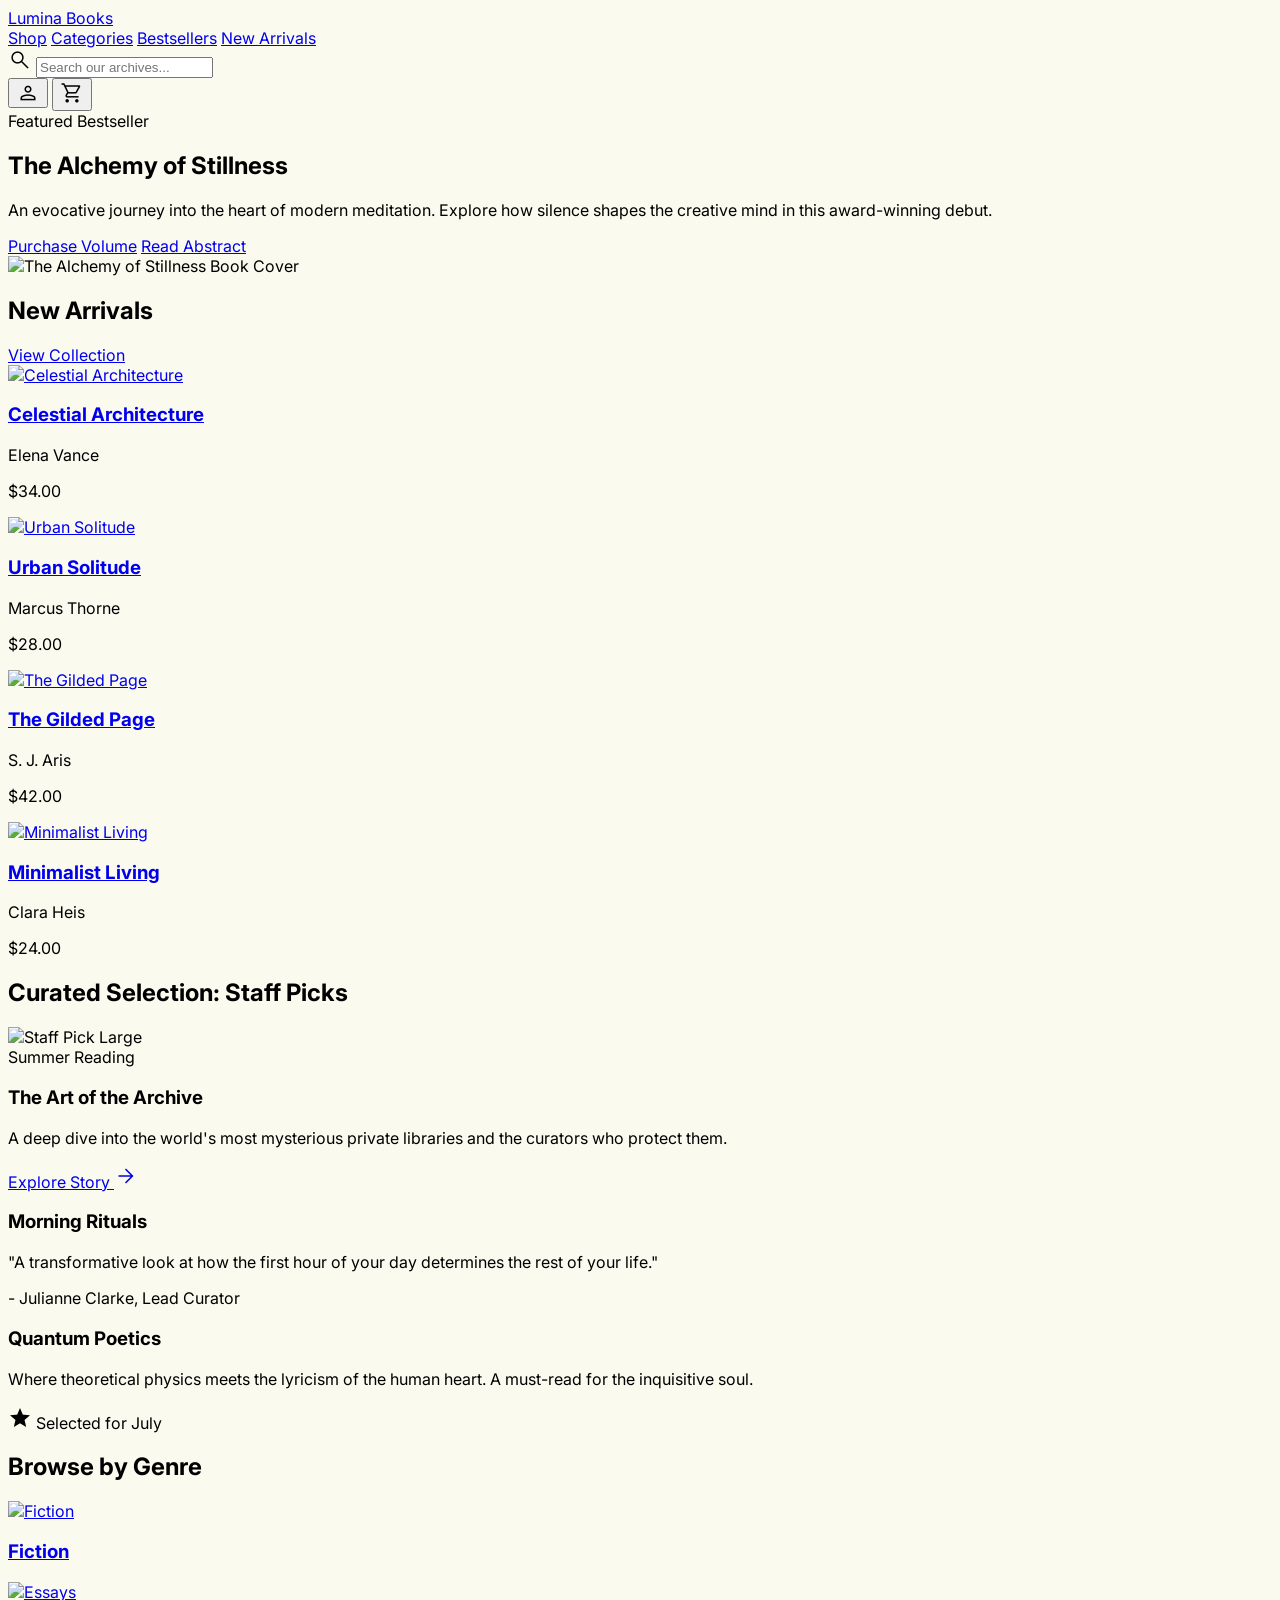
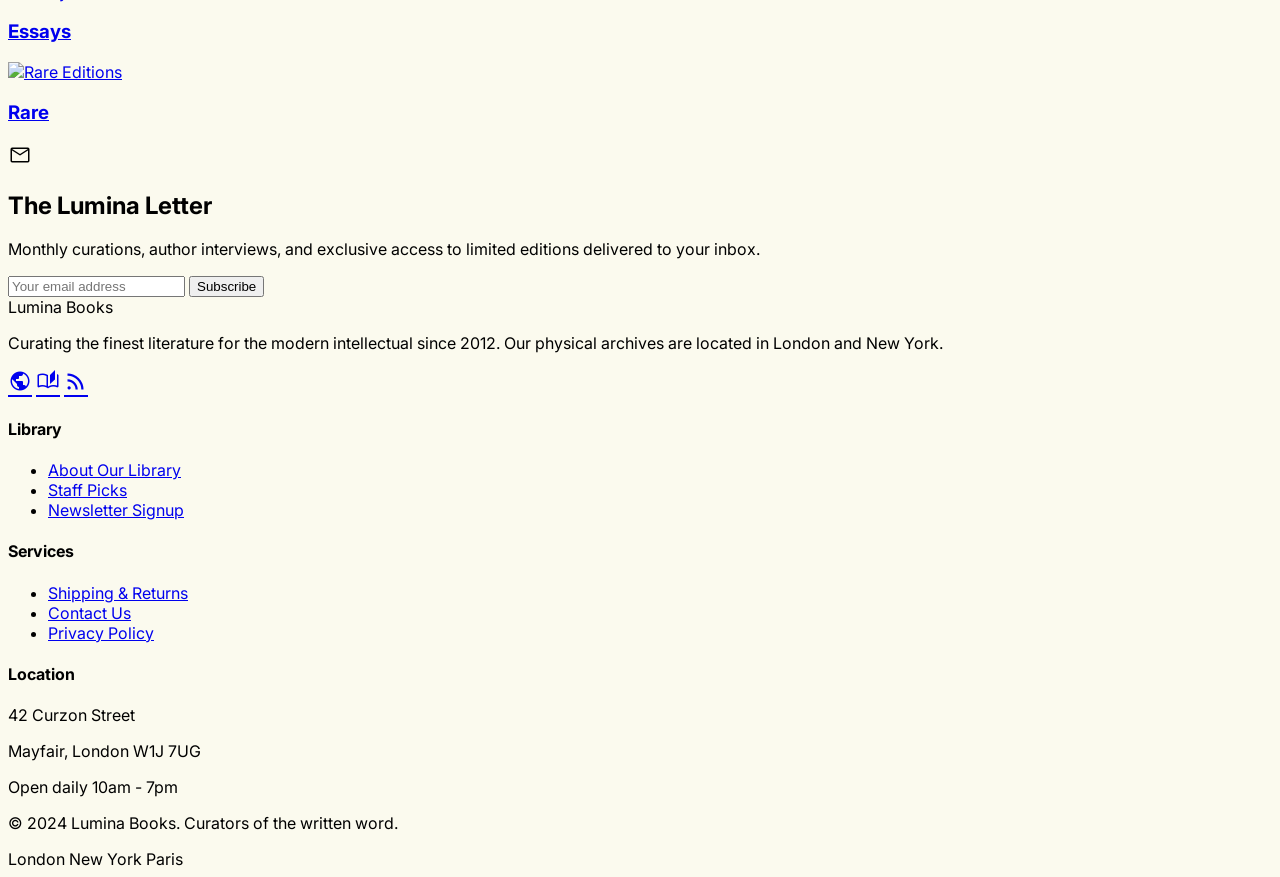
==== index.html @ 672113f5 "first commit" ====
<!DOCTYPE html>
<html class="light" lang="en">
<head>
    <meta charset="utf-8" />
    <meta content="width=device-width, initial-scale=1.0" name="viewport" />
    <title>Lumina Books | Curators of the Written Word</title>
    <script src="https://cdn.tailwindcss.com?plugins=forms,container-queries"></script>
    <link href="https://fonts.googleapis.com/css2?family=Playfair+Display:wght@600;700&family=Inter:wght@400;500;600&display=swap" rel="stylesheet" />
    <link href="https://fonts.googleapis.com/css2?family=Material+Symbols+Outlined:wght,FILL@100..700,0..1&display=swap" rel="stylesheet" />
    <style>
        .material-symbols-outlined {
            font-variation-settings: 'FILL' 0, 'wght' 300, 'GRAD' 0, 'opsz' 24;
        }

        body {
            background-color: #fbfaee;
            font-family: 'Inter', sans-serif;
        }
    </style>
    <script id="tailwind-config">
        tailwind.config = {
            darkMode: "class",
            theme: {
                extend: {
                    colors: {
                        background: "#fbfaee",
                        "primary-container": "#1a237e",
                        "on-tertiary": "#ffffff",
                        "on-primary-fixed-variant": "#343d96",
                        "on-primary-fixed": "#000767",
                        "on-tertiary-fixed-variant": "#464747",
                        "on-error-container": "#93000a",
                        secondary: "#75584d",
                        "surface-tint": "#4c56af",
                        "inverse-primary": "#bdc2ff",
                        "secondary-container": "#fed7ca",
                        error: "#ba1a1a",
                        "tertiary-container": "#2f3030",
                        "inverse-surface": "#303129",
                        "on-primary-container": "#8690ee",
                        "surface-container-high": "#e9e9dd",
                        outline: "#767683",
                        "on-secondary-fixed-variant": "#5b4137",
                        "on-surface-variant": "#454652",
                        "surface-container-lowest": "#ffffff",
                        "outline-variant": "#c6c5d4",
                        primary: "#000666",
                        "on-primary": "#ffffff",
                        "tertiary-fixed-dim": "#c7c6c6",
                        "secondary-fixed-dim": "#e4beb2",
                        "surface-container-low": "#f5f4e8",
                        "on-background": "#1b1c15",
                        "primary-fixed-dim": "#bdc2ff",
                        "on-secondary-fixed": "#2b160f",
                        "primary-fixed": "#e0e0ff",
                        "secondary-fixed": "#ffdbce",
                        surface: "#fbfaee",
                        tertiary: "#1a1b1b",
                        "on-tertiary-fixed": "#1b1c1c",
                        "surface-container-highest": "#e4e3d7",
                        "on-secondary-container": "#795c51",
                        "inverse-on-surface": "#f2f1e5",
                        "error-container": "#ffdad6",
                        "surface-bright": "#fbfaee",
                        "surface-variant": "#e4e3d7",
                        "tertiary-fixed": "#e4e2e2",
                        "on-error": "#ffffff",
                        "surface-dim": "#dbdbcf",
                        "on-tertiary-container": "#989797",
                        "on-surface": "#1b1c15",
                        "on-secondary": "#ffffff",
                        "surface-container": "#efeee3"
                    },
                    borderRadius: {
                        DEFAULT: "0.125rem",
                        lg: "0.25rem",
                        xl: "0.5rem",
                        full: "0.75rem"
                    },
                    spacing: {
                        unit: "8px",
                        "margin-desktop": "64px",
                        "margin-tablet": "32px",
                        gutter: "24px",
                        "container-max": "1280px",
                        "margin-mobile": "20px"
                    },
                    fontFamily: {
                        "display-lg": ["Playfair Display"],
                        "body-md": ["Inter"],
                        "headline-md": ["Playfair Display"],
                        "headline-lg-mobile": ["Playfair Display"],
                        "headline-lg": ["Playfair Display"],
                        "body-lg": ["Inter"],
                        "label-md": ["Inter"],
                        caption: ["Inter"]
                    },
                    fontSize: {
                        "display-lg": ["48px", { lineHeight: "1.2", letterSpacing: "-0.02em", fontWeight: "700" }],
                        "body-md": ["16px", { lineHeight: "1.5", fontWeight: "400" }],
                        "headline-md": ["24px", { lineHeight: "1.4", fontWeight: "600" }],
                        "headline-lg-mobile": ["28px", { lineHeight: "1.3", fontWeight: "600" }],
                        "headline-lg": ["32px", { lineHeight: "1.3", fontWeight: "600" }],
                        "body-lg": ["18px", { lineHeight: "1.6", fontWeight: "400" }],
                        "label-md": ["14px", { lineHeight: "1.2", letterSpacing: "0.05em", fontWeight: "500" }],
                        caption: ["12px", { lineHeight: "1.4", fontWeight: "400" }]
                    }
                }
            }
        }
    </script>
</head>
<body class="bg-background text-on-background font-body-md" data-page="home">
    <header class="bg-background border-b border-surface-variant sticky top-0 z-50">
        <div class="flex justify-between items-center w-full max-w-container-max mx-auto px-margin-mobile md:px-margin-desktop h-20">
            <a class="font-display-lg text-headline-lg text-primary" href="./index.html">Lumina Books</a>
            <nav class="hidden md:flex items-center gap-8 font-body-md text-label-md uppercase tracking-wider">
                <a class="text-primary border-b-2 border-primary pb-1" href="./list.html">Shop</a>
                <a class="text-on-surface-variant hover:text-primary transition-colors" href="./list.html">Categories</a>
                <a class="text-on-surface-variant hover:text-primary transition-colors" href="./list.html">Bestsellers</a>
                <a class="text-on-surface-variant hover:text-primary transition-colors" href="./list.html">New Arrivals</a>
            </nav>
            <div class="flex items-center gap-6">
                <div class="hidden lg:flex items-center border-b border-outline-variant py-1">
                    <span class="material-symbols-outlined text-outline">search</span>
                    <input class="bg-transparent border-none focus:ring-0 text-caption placeholder:text-outline w-48" placeholder="Search our archives..." type="text" />
                </div>
                <button class="material-symbols-outlined text-primary hover:scale-95 transition-transform" data-icon="person" type="button">person</button>
                <button class="relative text-primary hover:scale-95 transition-transform" data-open-cart type="button">
                    <span class="material-symbols-outlined" data-icon="shopping_cart">shopping_cart</span>
                    <span class="absolute -top-2 -right-2 bg-primary text-on-primary text-[10px] min-w-4 h-4 px-1 flex items-center justify-center rounded-full" data-cart-count hidden>0</span>
                </button>
            </div>
        </div>
    </header>

    <main id="top">
        <section class="w-full max-w-container-max mx-auto px-margin-mobile md:px-margin-desktop py-12 md:py-20">
            <div class="grid grid-cols-1 md:grid-cols-12 gap-gutter items-center">
                <div class="md:col-span-6 order-2 md:order-1">
                    <span class="font-label-md text-label-md uppercase tracking-[0.2em] text-secondary mb-4 block">Featured Bestseller</span>
                    <h1 class="font-display-lg text-display-lg text-primary mb-6">The Alchemy of Stillness</h1>
                    <p class="font-body-lg text-body-lg text-on-surface-variant mb-8 max-w-lg">
                        An evocative journey into the heart of modern meditation. Explore how silence shapes the creative mind in this award-winning debut.
                    </p>
                    <div class="flex flex-wrap gap-4">
                        <a class="bg-primary text-on-primary px-8 py-4 font-label-md text-label-md uppercase tracking-widest hover:bg-on-primary-fixed-variant transition-colors" href="./detail.html?id=alchemy-of-stillness">Purchase Volume</a>
                        <a class="border border-primary text-primary px-8 py-4 font-label-md text-label-md uppercase tracking-widest hover:bg-primary hover:text-on-primary transition-all" href="./detail.html?id=alchemy-of-stillness">Read Abstract</a>
                    </div>
                </div>
                <div class="md:col-span-6 order-1 md:order-2 flex justify-center">
                    <div class="relative w-full max-w-[400px] aspect-[3/4] bg-surface-container shadow-xl">
                        <img alt="The Alchemy of Stillness Book Cover" class="w-full h-full object-cover" src="https://lh3.googleusercontent.com/aida-public/[base64]" />
                    </div>
                </div>
            </div>
        </section>

        <section class="bg-surface-container-low py-16 md:py-24" id="arrivals">
            <div class="w-full max-w-container-max mx-auto px-margin-mobile md:px-margin-desktop">
                <div class="flex justify-between items-end mb-12">
                    <div>
                        <h2 class="font-headline-lg text-headline-lg text-primary">New Arrivals</h2>
                        <div class="h-1 w-12 bg-secondary mt-2"></div>
                    </div>
                    <a class="font-label-md text-label-md uppercase tracking-widest text-primary hover:underline decoration-secondary" href="./list.html">View Collection</a>
                </div>
                <div class="grid grid-cols-2 md:grid-cols-4 gap-gutter" data-home-books></div>
            </div>
        </section>

        <section class="py-20 md:py-32 w-full max-w-container-max mx-auto px-margin-mobile md:px-margin-desktop" id="staff-picks">
            <h2 class="font-headline-lg text-headline-lg text-primary text-center mb-16">Curated Selection: Staff Picks</h2>
            <div class="grid grid-cols-1 md:grid-cols-12 grid-rows-2 gap-gutter h-auto md:h-[700px]">
                <div class="md:col-span-7 md:row-span-2 bg-surface-container overflow-hidden relative group">
                    <img alt="Staff Pick Large" class="w-full h-full object-cover brightness-90 group-hover:scale-105 transition-transform duration-700" src="https://lh3.googleusercontent.com/aida-public/[base64]" />
                    <div class="absolute inset-0 bg-gradient-to-t from-primary/80 to-transparent flex flex-col justify-end p-8 md:p-12">
                        <span class="text-on-primary font-label-md text-label-md uppercase tracking-widest mb-4">Summer Reading</span>
                        <h3 class="text-on-primary font-display-lg text-display-lg mb-4">The Art of the Archive</h3>
                        <p class="text-on-primary/80 font-body-md max-w-md mb-6">A deep dive into the world's most mysterious private libraries and the curators who protect them.</p>
                        <a class="text-on-primary font-label-md text-label-md uppercase tracking-widest flex items-center gap-2 hover:gap-4 transition-all" href="./detail.html?id=art-of-the-archive">Explore Story <span class="material-symbols-outlined">arrow_forward</span></a>
                    </div>
                </div>
                <div class="md:col-span-5 md:row-span-1 bg-surface-container-high p-8 flex flex-col justify-center border border-surface-variant">
                    <h3 class="font-headline-md text-headline-md text-primary mb-4">Morning Rituals</h3>
                    <p class="font-body-md text-on-surface-variant mb-6 italic">"A transformative look at how the first hour of your day determines the rest of your life."</p>
                    <p class="font-label-md text-label-md text-secondary uppercase tracking-widest">- Julianne Clarke, Lead Curator</p>
                </div>
                <div class="md:col-span-5 md:row-span-1 bg-primary text-on-primary p-8 flex flex-col justify-center">
                    <h3 class="font-headline-md text-headline-md mb-4">Quantum Poetics</h3>
                    <p class="text-on-primary/80 font-body-md mb-6">Where theoretical physics meets the lyricism of the human heart. A must-read for the inquisitive soul.</p>
                    <div class="flex items-center gap-4">
                        <span class="material-symbols-outlined" style="font-variation-settings: 'FILL' 1;">star</span>
                        <span class="font-label-md text-label-md uppercase tracking-widest">Selected for July</span>
                    </div>
                </div>
            </div>
        </section>

        <section class="bg-surface-container-highest py-20" id="genres">
            <div class="w-full max-w-container-max mx-auto px-margin-mobile md:px-margin-desktop">
                <h2 class="font-headline-lg text-headline-lg text-primary mb-12">Browse by Genre</h2>
                <div class="grid grid-cols-1 md:grid-cols-3 gap-gutter">
                    <a class="relative aspect-video overflow-hidden group cursor-pointer" href="./list.html">
                        <img alt="Fiction" class="w-full h-full object-cover group-hover:scale-110 transition-transform duration-700" src="https://lh3.googleusercontent.com/aida-public/[base64]" />
                        <div class="absolute inset-0 bg-primary/20 group-hover:bg-primary/40 transition-colors flex items-center justify-center">
                            <h3 class="text-on-primary font-display-lg text-headline-lg uppercase tracking-widest">Fiction</h3>
                        </div>
                    </a>
                    <a class="relative aspect-video overflow-hidden group cursor-pointer" href="./list.html">
                        <img alt="Essays" class="w-full h-full object-cover group-hover:scale-110 transition-transform duration-700" src="https://lh3.googleusercontent.com/aida-public/[base64]" />
                        <div class="absolute inset-0 bg-primary/20 group-hover:bg-primary/40 transition-colors flex items-center justify-center">
                            <h3 class="text-on-primary font-display-lg text-headline-lg uppercase tracking-widest">Essays</h3>
                        </div>
                    </a>
                    <a class="relative aspect-video overflow-hidden group cursor-pointer" href="./list.html">
                        <img alt="Rare Editions" class="w-full h-full object-cover group-hover:scale-110 transition-transform duration-700" src="https://lh3.googleusercontent.com/aida-public/[base64]" />
                        <div class="absolute inset-0 bg-primary/20 group-hover:bg-primary/40 transition-colors flex items-center justify-center">
                            <h3 class="text-on-primary font-display-lg text-headline-lg uppercase tracking-widest">Rare</h3>
                        </div>
                    </a>
                </div>
            </div>
        </section>

        <section class="py-24 text-center" id="newsletter">
            <div class="w-full max-w-2xl mx-auto px-margin-mobile">
                <span class="material-symbols-outlined text-primary text-4xl mb-6">mail_outline</span>
                <h2 class="font-headline-lg text-headline-lg text-primary mb-4">The Lumina Letter</h2>
                <p class="font-body-md text-on-surface-variant mb-10">Monthly curations, author interviews, and exclusive access to limited editions delivered to your inbox.</p>
                <form class="flex flex-col md:flex-row gap-4 newsletter-form">
                    <input class="flex-grow bg-transparent border-t-0 border-x-0 border-b border-primary focus:ring-0 focus:border-primary px-4 py-3 placeholder:text-outline-variant italic" placeholder="Your email address" type="email" />
                    <button class="bg-primary text-on-primary px-10 py-3 font-label-md text-label-md uppercase tracking-widest hover:bg-on-primary-fixed-variant transition-colors shrink-0" type="submit">Subscribe</button>
                </form>
            </div>
        </section>
    </main>

    <footer class="bg-surface-container border-t border-surface-variant">
        <div class="grid grid-cols-1 md:grid-cols-12 gap-gutter w-full max-w-container-max mx-auto px-margin-mobile md:px-margin-desktop py-12">
            <div class="md:col-span-4">
                <div class="font-display-lg text-headline-md text-primary mb-6">Lumina Books</div>
                <p class="font-body-md text-body-md text-on-surface-variant max-w-xs mb-8">
                    Curating the finest literature for the modern intellectual since 2012. Our physical archives are located in London and New York.
                </p>
                <div class="flex gap-4">
                    <a class="material-symbols-outlined text-primary hover:text-secondary transition-colors" href="#" aria-label="Public">public</a>
                    <a class="material-symbols-outlined text-primary hover:text-secondary transition-colors" href="#" aria-label="Stories">auto_stories</a>
                    <a class="material-symbols-outlined text-primary hover:text-secondary transition-colors" href="#" aria-label="RSS">rss_feed</a>
                </div>
            </div>
            <div class="md:col-span-2">
                <h4 class="font-label-md text-label-md uppercase tracking-widest text-primary mb-6">Library</h4>
                <ul class="space-y-4">
                    <li><a class="font-body-md text-body-md text-on-surface-variant hover:text-primary hover:underline decoration-secondary transition-all" href="#">About Our Library</a></li>
                    <li><a class="font-body-md text-body-md text-on-surface-variant hover:text-primary hover:underline decoration-secondary transition-all" href="./list.html">Staff Picks</a></li>
                    <li><a class="font-body-md text-body-md text-on-surface-variant hover:text-primary hover:underline decoration-secondary transition-all" href="#newsletter">Newsletter Signup</a></li>
                </ul>
            </div>
            <div class="md:col-span-3">
                <h4 class="font-label-md text-label-md uppercase tracking-widest text-primary mb-6">Services</h4>
                <ul class="space-y-4">
                    <li><a class="font-body-md text-body-md text-on-surface-variant hover:text-primary hover:underline decoration-secondary transition-all" href="#">Shipping &amp; Returns</a></li>
                    <li><a class="font-body-md text-body-md text-on-surface-variant hover:text-primary hover:underline decoration-secondary transition-all" href="#">Contact Us</a></li>
                    <li><a class="font-body-md text-body-md text-on-surface-variant hover:text-primary hover:underline decoration-secondary transition-all" href="#">Privacy Policy</a></li>
                </ul>
            </div>
            <div class="md:col-span-3">
                <h4 class="font-label-md text-label-md uppercase tracking-widest text-primary mb-6">Location</h4>
                <p class="font-body-md text-body-md text-on-surface-variant mb-2">42 Curzon Street</p>
                <p class="font-body-md text-body-md text-on-surface-variant mb-6">Mayfair, London W1J 7UG</p>
                <p class="font-body-md text-body-md text-on-surface-variant italic">Open daily 10am - 7pm</p>
            </div>
            <div class="md:col-span-12 pt-12 mt-12 border-t border-surface-variant flex flex-col md:flex-row justify-between items-center gap-4">
                <p class="font-body-md text-body-md text-on-surface-variant opacity-75">&copy; 2024 Lumina Books. Curators of the written word.</p>
                <div class="flex gap-8 text-on-surface-variant opacity-75 text-caption uppercase tracking-tighter">
                    <span>London</span>
                    <span>New York</span>
                    <span>Paris</span>
                </div>
            </div>
        </div>
    </footer>

    <script src="./store.js"></script>
</body>
</html>
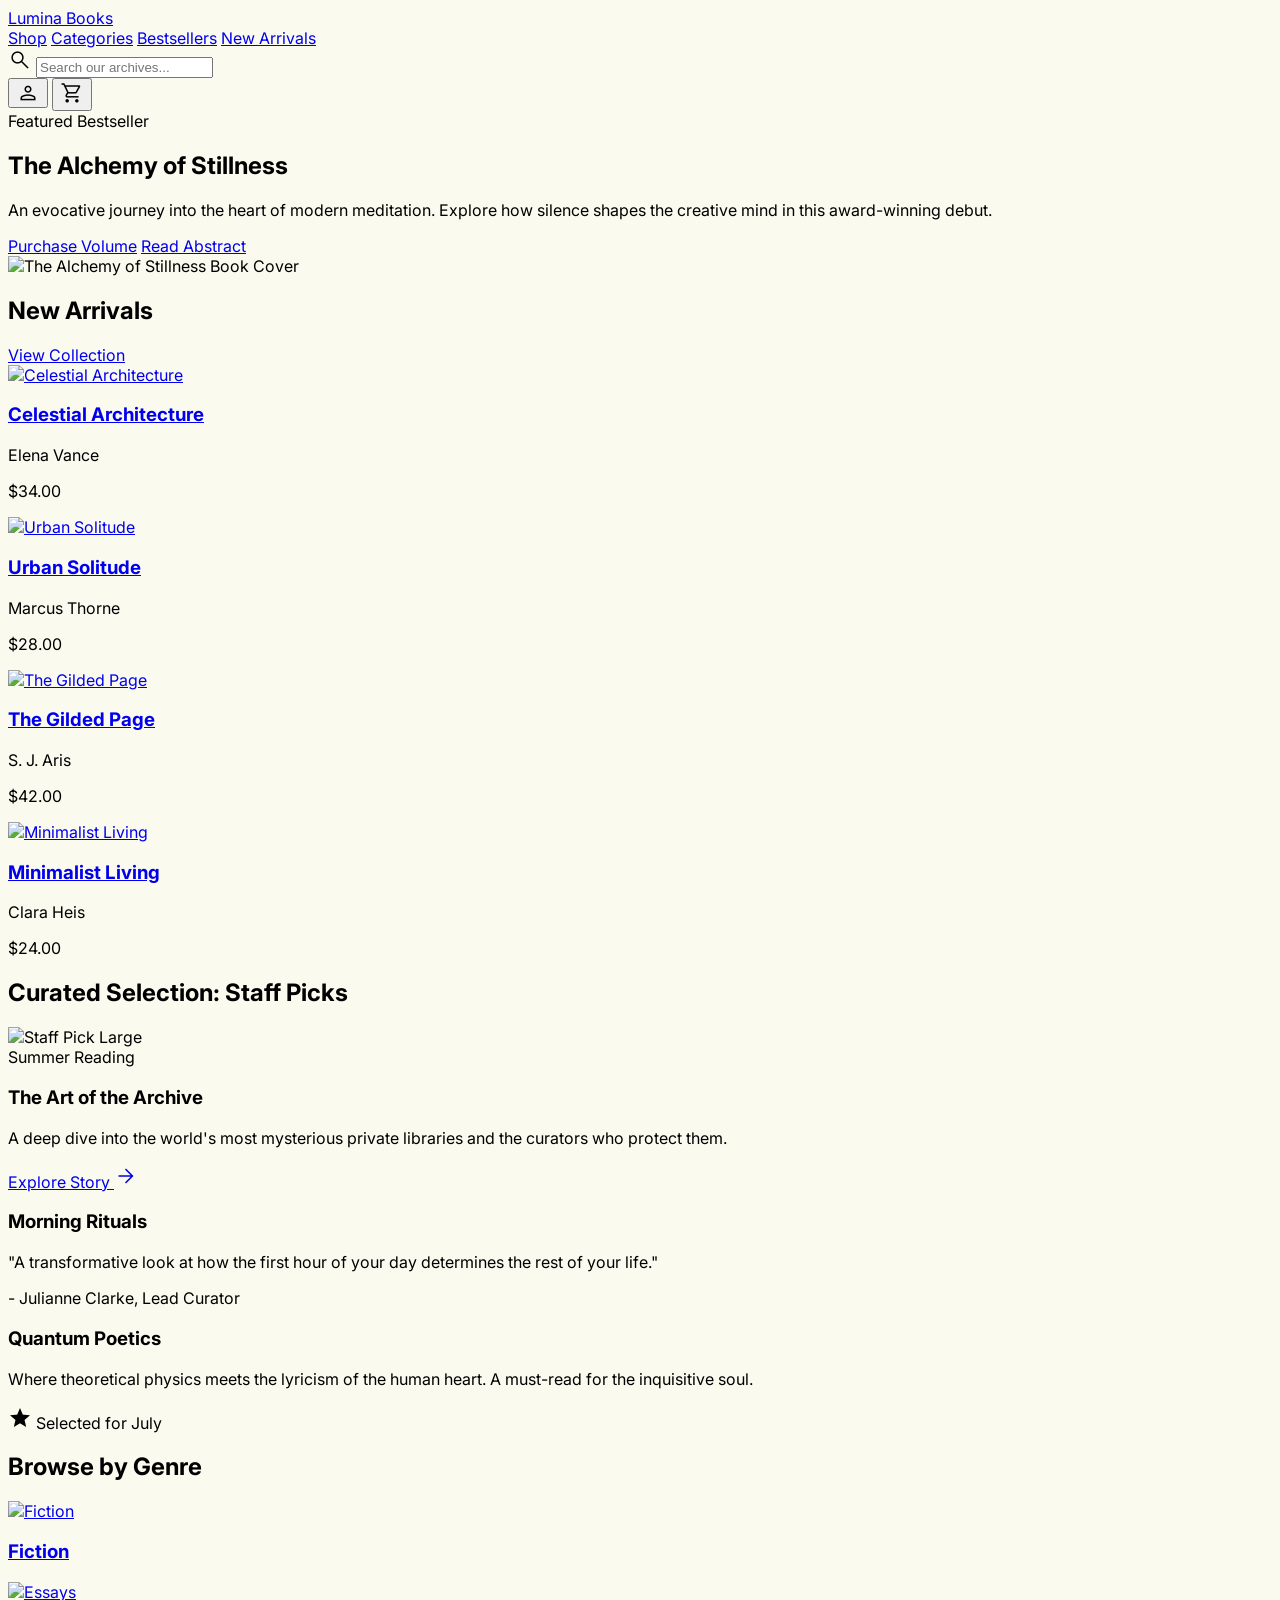
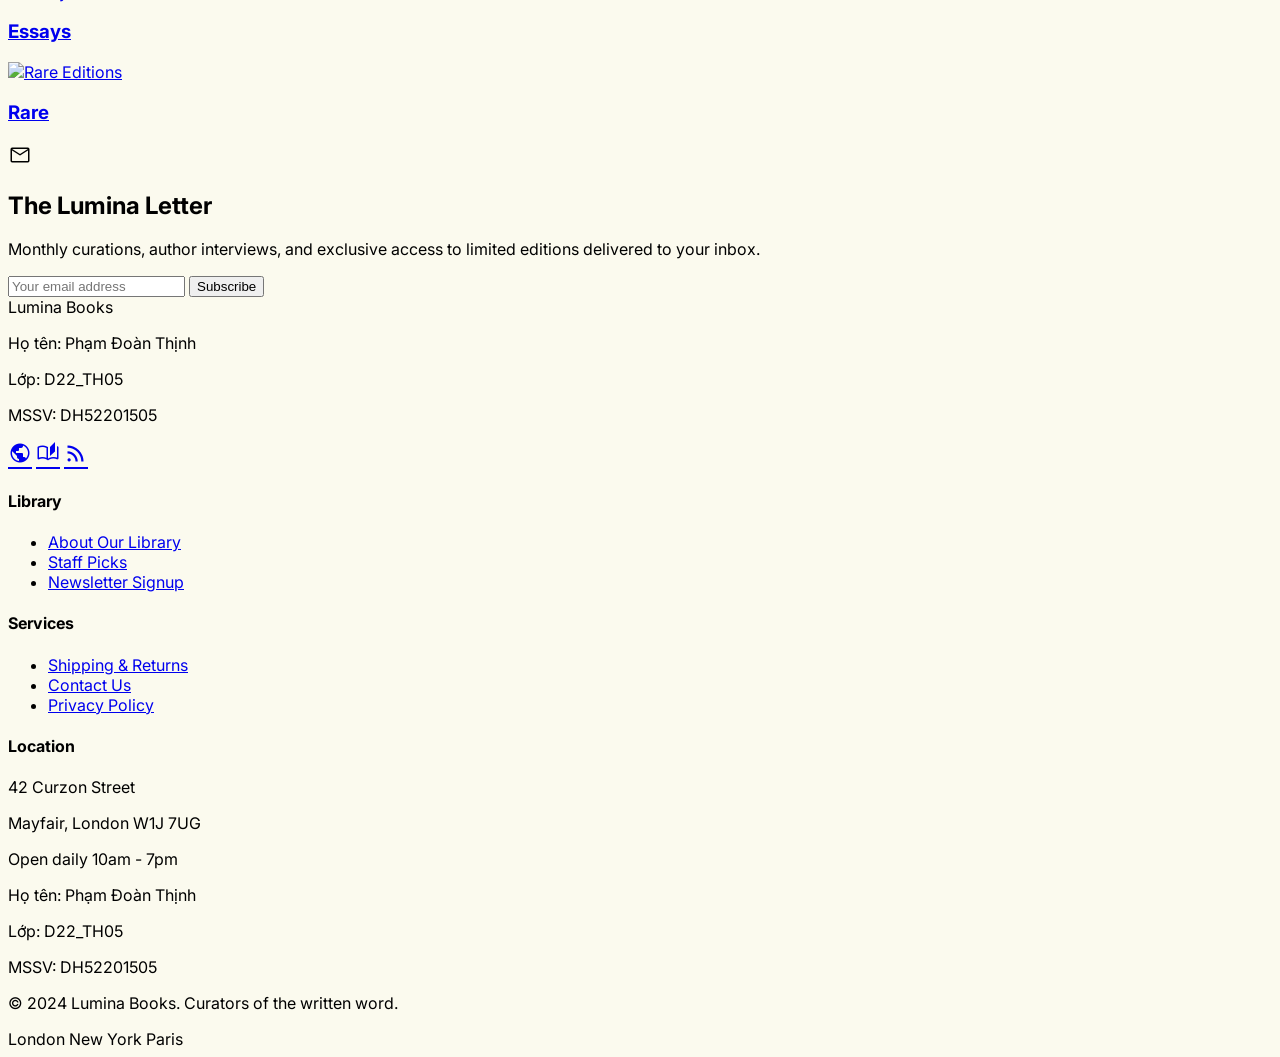
==== commit bb4e5b2b: "update footer" ====
--- a/index.html
+++ b/index.html
@@ -1,12 +1,16 @@
 <!DOCTYPE html>
 <html class="light" lang="en">
+
 <head>
     <meta charset="utf-8" />
     <meta content="width=device-width, initial-scale=1.0" name="viewport" />
     <title>Lumina Books | Curators of the Written Word</title>
     <script src="https://cdn.tailwindcss.com?plugins=forms,container-queries"></script>
-    <link href="https://fonts.googleapis.com/css2?family=Playfair+Display:wght@600;700&family=Inter:wght@400;500;600&display=swap" rel="stylesheet" />
-    <link href="https://fonts.googleapis.com/css2?family=Material+Symbols+Outlined:wght,FILL@100..700,0..1&display=swap" rel="stylesheet" />
+    <link
+        href="https://fonts.googleapis.com/css2?family=Playfair+Display:wght@600;700&family=Inter:wght@400;500;600&display=swap"
+        rel="stylesheet" />
+    <link href="https://fonts.googleapis.com/css2?family=Material+Symbols+Outlined:wght,FILL@100..700,0..1&display=swap"
+        rel="stylesheet" />
     <style>
         .material-symbols-outlined {
             font-variation-settings: 'FILL' 0, 'wght' 300, 'GRAD' 0, 'opsz' 24;
@@ -110,25 +114,34 @@
         }
     </script>
 </head>
+
 <body class="bg-background text-on-background font-body-md" data-page="home">
     <header class="bg-background border-b border-surface-variant sticky top-0 z-50">
-        <div class="flex justify-between items-center w-full max-w-container-max mx-auto px-margin-mobile md:px-margin-desktop h-20">
+        <div
+            class="flex justify-between items-center w-full max-w-container-max mx-auto px-margin-mobile md:px-margin-desktop h-20">
             <a class="font-display-lg text-headline-lg text-primary" href="./index.html">Lumina Books</a>
             <nav class="hidden md:flex items-center gap-8 font-body-md text-label-md uppercase tracking-wider">
                 <a class="text-primary border-b-2 border-primary pb-1" href="./list.html">Shop</a>
-                <a class="text-on-surface-variant hover:text-primary transition-colors" href="./list.html">Categories</a>
-                <a class="text-on-surface-variant hover:text-primary transition-colors" href="./list.html">Bestsellers</a>
-                <a class="text-on-surface-variant hover:text-primary transition-colors" href="./list.html">New Arrivals</a>
+                <a class="text-on-surface-variant hover:text-primary transition-colors"
+                    href="./list.html">Categories</a>
+                <a class="text-on-surface-variant hover:text-primary transition-colors"
+                    href="./list.html">Bestsellers</a>
+                <a class="text-on-surface-variant hover:text-primary transition-colors" href="./list.html">New
+                    Arrivals</a>
             </nav>
             <div class="flex items-center gap-6">
                 <div class="hidden lg:flex items-center border-b border-outline-variant py-1">
                     <span class="material-symbols-outlined text-outline">search</span>
-                    <input class="bg-transparent border-none focus:ring-0 text-caption placeholder:text-outline w-48" placeholder="Search our archives..." type="text" />
-                </div>
-                <button class="material-symbols-outlined text-primary hover:scale-95 transition-transform" data-icon="person" type="button">person</button>
+                    <input class="bg-transparent border-none focus:ring-0 text-caption placeholder:text-outline w-48"
+                        placeholder="Search our archives..." type="text" />
+                </div>
+                <button class="material-symbols-outlined text-primary hover:scale-95 transition-transform"
+                    data-icon="person" type="button">person</button>
                 <button class="relative text-primary hover:scale-95 transition-transform" data-open-cart type="button">
                     <span class="material-symbols-outlined" data-icon="shopping_cart">shopping_cart</span>
-                    <span class="absolute -top-2 -right-2 bg-primary text-on-primary text-[10px] min-w-4 h-4 px-1 flex items-center justify-center rounded-full" data-cart-count hidden>0</span>
+                    <span
+                        class="absolute -top-2 -right-2 bg-primary text-on-primary text-[10px] min-w-4 h-4 px-1 flex items-center justify-center rounded-full"
+                        data-cart-count hidden>0</span>
                 </button>
             </div>
         </div>
@@ -138,19 +151,25 @@
         <section class="w-full max-w-container-max mx-auto px-margin-mobile md:px-margin-desktop py-12 md:py-20">
             <div class="grid grid-cols-1 md:grid-cols-12 gap-gutter items-center">
                 <div class="md:col-span-6 order-2 md:order-1">
-                    <span class="font-label-md text-label-md uppercase tracking-[0.2em] text-secondary mb-4 block">Featured Bestseller</span>
+                    <span
+                        class="font-label-md text-label-md uppercase tracking-[0.2em] text-secondary mb-4 block">Featured
+                        Bestseller</span>
                     <h1 class="font-display-lg text-display-lg text-primary mb-6">The Alchemy of Stillness</h1>
                     <p class="font-body-lg text-body-lg text-on-surface-variant mb-8 max-w-lg">
-                        An evocative journey into the heart of modern meditation. Explore how silence shapes the creative mind in this award-winning debut.
+                        An evocative journey into the heart of modern meditation. Explore how silence shapes the
+                        creative mind in this award-winning debut.
                     </p>
                     <div class="flex flex-wrap gap-4">
-                        <a class="bg-primary text-on-primary px-8 py-4 font-label-md text-label-md uppercase tracking-widest hover:bg-on-primary-fixed-variant transition-colors" href="./detail.html?id=alchemy-of-stillness">Purchase Volume</a>
-                        <a class="border border-primary text-primary px-8 py-4 font-label-md text-label-md uppercase tracking-widest hover:bg-primary hover:text-on-primary transition-all" href="./detail.html?id=alchemy-of-stillness">Read Abstract</a>
+                        <a class="bg-primary text-on-primary px-8 py-4 font-label-md text-label-md uppercase tracking-widest hover:bg-on-primary-fixed-variant transition-colors"
+                            href="./detail.html?id=alchemy-of-stillness">Purchase Volume</a>
+                        <a class="border border-primary text-primary px-8 py-4 font-label-md text-label-md uppercase tracking-widest hover:bg-primary hover:text-on-primary transition-all"
+                            href="./detail.html?id=alchemy-of-stillness">Read Abstract</a>
                     </div>
                 </div>
                 <div class="md:col-span-6 order-1 md:order-2 flex justify-center">
                     <div class="relative w-full max-w-[400px] aspect-[3/4] bg-surface-container shadow-xl">
-                        <img alt="The Alchemy of Stillness Book Cover" class="w-full h-full object-cover" src="https://lh3.googleusercontent.com/aida-public/[base64]" />
+                        <img alt="The Alchemy of Stillness Book Cover" class="w-full h-full object-cover"
+                            src="https://lh3.googleusercontent.com/aida-public/[base64]" />
                     </div>
                 </div>
             </div>
@@ -163,32 +182,46 @@
                         <h2 class="font-headline-lg text-headline-lg text-primary">New Arrivals</h2>
                         <div class="h-1 w-12 bg-secondary mt-2"></div>
                     </div>
-                    <a class="font-label-md text-label-md uppercase tracking-widest text-primary hover:underline decoration-secondary" href="./list.html">View Collection</a>
+                    <a class="font-label-md text-label-md uppercase tracking-widest text-primary hover:underline decoration-secondary"
+                        href="./list.html">View Collection</a>
                 </div>
                 <div class="grid grid-cols-2 md:grid-cols-4 gap-gutter" data-home-books></div>
             </div>
         </section>
 
-        <section class="py-20 md:py-32 w-full max-w-container-max mx-auto px-margin-mobile md:px-margin-desktop" id="staff-picks">
-            <h2 class="font-headline-lg text-headline-lg text-primary text-center mb-16">Curated Selection: Staff Picks</h2>
+        <section class="py-20 md:py-32 w-full max-w-container-max mx-auto px-margin-mobile md:px-margin-desktop"
+            id="staff-picks">
+            <h2 class="font-headline-lg text-headline-lg text-primary text-center mb-16">Curated Selection: Staff Picks
+            </h2>
             <div class="grid grid-cols-1 md:grid-cols-12 grid-rows-2 gap-gutter h-auto md:h-[700px]">
                 <div class="md:col-span-7 md:row-span-2 bg-surface-container overflow-hidden relative group">
-                    <img alt="Staff Pick Large" class="w-full h-full object-cover brightness-90 group-hover:scale-105 transition-transform duration-700" src="https://lh3.googleusercontent.com/aida-public/[base64]" />
-                    <div class="absolute inset-0 bg-gradient-to-t from-primary/80 to-transparent flex flex-col justify-end p-8 md:p-12">
-                        <span class="text-on-primary font-label-md text-label-md uppercase tracking-widest mb-4">Summer Reading</span>
+                    <img alt="Staff Pick Large"
+                        class="w-full h-full object-cover brightness-90 group-hover:scale-105 transition-transform duration-700"
+                        src="https://lh3.googleusercontent.com/aida-public/[base64]" />
+                    <div
+                        class="absolute inset-0 bg-gradient-to-t from-primary/80 to-transparent flex flex-col justify-end p-8 md:p-12">
+                        <span class="text-on-primary font-label-md text-label-md uppercase tracking-widest mb-4">Summer
+                            Reading</span>
                         <h3 class="text-on-primary font-display-lg text-display-lg mb-4">The Art of the Archive</h3>
-                        <p class="text-on-primary/80 font-body-md max-w-md mb-6">A deep dive into the world's most mysterious private libraries and the curators who protect them.</p>
-                        <a class="text-on-primary font-label-md text-label-md uppercase tracking-widest flex items-center gap-2 hover:gap-4 transition-all" href="./detail.html?id=art-of-the-archive">Explore Story <span class="material-symbols-outlined">arrow_forward</span></a>
-                    </div>
-                </div>
-                <div class="md:col-span-5 md:row-span-1 bg-surface-container-high p-8 flex flex-col justify-center border border-surface-variant">
+                        <p class="text-on-primary/80 font-body-md max-w-md mb-6">A deep dive into the world's most
+                            mysterious private libraries and the curators who protect them.</p>
+                        <a class="text-on-primary font-label-md text-label-md uppercase tracking-widest flex items-center gap-2 hover:gap-4 transition-all"
+                            href="./detail.html?id=art-of-the-archive">Explore Story <span
+                                class="material-symbols-outlined">arrow_forward</span></a>
+                    </div>
+                </div>
+                <div
+                    class="md:col-span-5 md:row-span-1 bg-surface-container-high p-8 flex flex-col justify-center border border-surface-variant">
                     <h3 class="font-headline-md text-headline-md text-primary mb-4">Morning Rituals</h3>
-                    <p class="font-body-md text-on-surface-variant mb-6 italic">"A transformative look at how the first hour of your day determines the rest of your life."</p>
-                    <p class="font-label-md text-label-md text-secondary uppercase tracking-widest">- Julianne Clarke, Lead Curator</p>
+                    <p class="font-body-md text-on-surface-variant mb-6 italic">"A transformative look at how the first
+                        hour of your day determines the rest of your life."</p>
+                    <p class="font-label-md text-label-md text-secondary uppercase tracking-widest">- Julianne Clarke,
+                        Lead Curator</p>
                 </div>
                 <div class="md:col-span-5 md:row-span-1 bg-primary text-on-primary p-8 flex flex-col justify-center">
                     <h3 class="font-headline-md text-headline-md mb-4">Quantum Poetics</h3>
-                    <p class="text-on-primary/80 font-body-md mb-6">Where theoretical physics meets the lyricism of the human heart. A must-read for the inquisitive soul.</p>
+                    <p class="text-on-primary/80 font-body-md mb-6">Where theoretical physics meets the lyricism of the
+                        human heart. A must-read for the inquisitive soul.</p>
                     <div class="flex items-center gap-4">
                         <span class="material-symbols-outlined" style="font-variation-settings: 'FILL' 1;">star</span>
                         <span class="font-label-md text-label-md uppercase tracking-widest">Selected for July</span>
@@ -202,21 +235,33 @@
                 <h2 class="font-headline-lg text-headline-lg text-primary mb-12">Browse by Genre</h2>
                 <div class="grid grid-cols-1 md:grid-cols-3 gap-gutter">
                     <a class="relative aspect-video overflow-hidden group cursor-pointer" href="./list.html">
-                        <img alt="Fiction" class="w-full h-full object-cover group-hover:scale-110 transition-transform duration-700" src="https://lh3.googleusercontent.com/aida-public/[base64]" />
-                        <div class="absolute inset-0 bg-primary/20 group-hover:bg-primary/40 transition-colors flex items-center justify-center">
-                            <h3 class="text-on-primary font-display-lg text-headline-lg uppercase tracking-widest">Fiction</h3>
+                        <img alt="Fiction"
+                            class="w-full h-full object-cover group-hover:scale-110 transition-transform duration-700"
+                            src="https://lh3.googleusercontent.com/aida-public/[base64]" />
+                        <div
+                            class="absolute inset-0 bg-primary/20 group-hover:bg-primary/40 transition-colors flex items-center justify-center">
+                            <h3 class="text-on-primary font-display-lg text-headline-lg uppercase tracking-widest">
+                                Fiction</h3>
                         </div>
                     </a>
                     <a class="relative aspect-video overflow-hidden group cursor-pointer" href="./list.html">
-                        <img alt="Essays" class="w-full h-full object-cover group-hover:scale-110 transition-transform duration-700" src="https://lh3.googleusercontent.com/aida-public/[base64]" />
-                        <div class="absolute inset-0 bg-primary/20 group-hover:bg-primary/40 transition-colors flex items-center justify-center">
-                            <h3 class="text-on-primary font-display-lg text-headline-lg uppercase tracking-widest">Essays</h3>
+                        <img alt="Essays"
+                            class="w-full h-full object-cover group-hover:scale-110 transition-transform duration-700"
+                            src="https://lh3.googleusercontent.com/aida-public/[base64]" />
+                        <div
+                            class="absolute inset-0 bg-primary/20 group-hover:bg-primary/40 transition-colors flex items-center justify-center">
+                            <h3 class="text-on-primary font-display-lg text-headline-lg uppercase tracking-widest">
+                                Essays</h3>
                         </div>
                     </a>
                     <a class="relative aspect-video overflow-hidden group cursor-pointer" href="./list.html">
-                        <img alt="Rare Editions" class="w-full h-full object-cover group-hover:scale-110 transition-transform duration-700" src="https://lh3.googleusercontent.com/aida-public/[base64]" />
-                        <div class="absolute inset-0 bg-primary/20 group-hover:bg-primary/40 transition-colors flex items-center justify-center">
-                            <h3 class="text-on-primary font-display-lg text-headline-lg uppercase tracking-widest">Rare</h3>
+                        <img alt="Rare Editions"
+                            class="w-full h-full object-cover group-hover:scale-110 transition-transform duration-700"
+                            src="https://lh3.googleusercontent.com/aida-public/[base64]" />
+                        <div
+                            class="absolute inset-0 bg-primary/20 group-hover:bg-primary/40 transition-colors flex items-center justify-center">
+                            <h3 class="text-on-primary font-display-lg text-headline-lg uppercase tracking-widest">Rare
+                            </h3>
                         </div>
                     </a>
                 </div>
@@ -227,42 +272,60 @@
             <div class="w-full max-w-2xl mx-auto px-margin-mobile">
                 <span class="material-symbols-outlined text-primary text-4xl mb-6">mail_outline</span>
                 <h2 class="font-headline-lg text-headline-lg text-primary mb-4">The Lumina Letter</h2>
-                <p class="font-body-md text-on-surface-variant mb-10">Monthly curations, author interviews, and exclusive access to limited editions delivered to your inbox.</p>
+                <p class="font-body-md text-on-surface-variant mb-10">Monthly curations, author interviews, and
+                    exclusive access to limited editions delivered to your inbox.</p>
                 <form class="flex flex-col md:flex-row gap-4 newsletter-form">
-                    <input class="flex-grow bg-transparent border-t-0 border-x-0 border-b border-primary focus:ring-0 focus:border-primary px-4 py-3 placeholder:text-outline-variant italic" placeholder="Your email address" type="email" />
-                    <button class="bg-primary text-on-primary px-10 py-3 font-label-md text-label-md uppercase tracking-widest hover:bg-on-primary-fixed-variant transition-colors shrink-0" type="submit">Subscribe</button>
+                    <input
+                        class="flex-grow bg-transparent border-t-0 border-x-0 border-b border-primary focus:ring-0 focus:border-primary px-4 py-3 placeholder:text-outline-variant italic"
+                        placeholder="Your email address" type="email" />
+                    <button
+                        class="bg-primary text-on-primary px-10 py-3 font-label-md text-label-md uppercase tracking-widest hover:bg-on-primary-fixed-variant transition-colors shrink-0"
+                        type="submit">Subscribe</button>
                 </form>
             </div>
         </section>
     </main>
 
     <footer class="bg-surface-container border-t border-surface-variant">
-        <div class="grid grid-cols-1 md:grid-cols-12 gap-gutter w-full max-w-container-max mx-auto px-margin-mobile md:px-margin-desktop py-12">
+        <div
+            class="grid grid-cols-1 md:grid-cols-12 gap-gutter w-full max-w-container-max mx-auto px-margin-mobile md:px-margin-desktop py-12">
             <div class="md:col-span-4">
                 <div class="font-display-lg text-headline-md text-primary mb-6">Lumina Books</div>
-                <p class="font-body-md text-body-md text-on-surface-variant max-w-xs mb-8">
-                    Curating the finest literature for the modern intellectual since 2012. Our physical archives are located in London and New York.
-                </p>
+
+                <div class="font-display-lg text-headline-md text-primary mb-6">
+                    <p>Họ tên: Phạm Đoàn Thịnh</p>
+                    <p>Lớp: D22_TH05</p>
+                    <p>MSSV: DH52201505</p>
+                </div>
                 <div class="flex gap-4">
-                    <a class="material-symbols-outlined text-primary hover:text-secondary transition-colors" href="#" aria-label="Public">public</a>
-                    <a class="material-symbols-outlined text-primary hover:text-secondary transition-colors" href="#" aria-label="Stories">auto_stories</a>
-                    <a class="material-symbols-outlined text-primary hover:text-secondary transition-colors" href="#" aria-label="RSS">rss_feed</a>
+                    <a class="material-symbols-outlined text-primary hover:text-secondary transition-colors" href="#"
+                        aria-label="Public">public</a>
+                    <a class="material-symbols-outlined text-primary hover:text-secondary transition-colors" href="#"
+                        aria-label="Stories">auto_stories</a>
+                    <a class="material-symbols-outlined text-primary hover:text-secondary transition-colors" href="#"
+                        aria-label="RSS">rss_feed</a>
                 </div>
             </div>
             <div class="md:col-span-2">
                 <h4 class="font-label-md text-label-md uppercase tracking-widest text-primary mb-6">Library</h4>
                 <ul class="space-y-4">
-                    <li><a class="font-body-md text-body-md text-on-surface-variant hover:text-primary hover:underline decoration-secondary transition-all" href="#">About Our Library</a></li>
-                    <li><a class="font-body-md text-body-md text-on-surface-variant hover:text-primary hover:underline decoration-secondary transition-all" href="./list.html">Staff Picks</a></li>
-                    <li><a class="font-body-md text-body-md text-on-surface-variant hover:text-primary hover:underline decoration-secondary transition-all" href="#newsletter">Newsletter Signup</a></li>
+                    <li><a class="font-body-md text-body-md text-on-surface-variant hover:text-primary hover:underline decoration-secondary transition-all"
+                            href="#">About Our Library</a></li>
+                    <li><a class="font-body-md text-body-md text-on-surface-variant hover:text-primary hover:underline decoration-secondary transition-all"
+                            href="./list.html">Staff Picks</a></li>
+                    <li><a class="font-body-md text-body-md text-on-surface-variant hover:text-primary hover:underline decoration-secondary transition-all"
+                            href="#newsletter">Newsletter Signup</a></li>
                 </ul>
             </div>
             <div class="md:col-span-3">
                 <h4 class="font-label-md text-label-md uppercase tracking-widest text-primary mb-6">Services</h4>
                 <ul class="space-y-4">
-                    <li><a class="font-body-md text-body-md text-on-surface-variant hover:text-primary hover:underline decoration-secondary transition-all" href="#">Shipping &amp; Returns</a></li>
-                    <li><a class="font-body-md text-body-md text-on-surface-variant hover:text-primary hover:underline decoration-secondary transition-all" href="#">Contact Us</a></li>
-                    <li><a class="font-body-md text-body-md text-on-surface-variant hover:text-primary hover:underline decoration-secondary transition-all" href="#">Privacy Policy</a></li>
+                    <li><a class="font-body-md text-body-md text-on-surface-variant hover:text-primary hover:underline decoration-secondary transition-all"
+                            href="#">Shipping &amp; Returns</a></li>
+                    <li><a class="font-body-md text-body-md text-on-surface-variant hover:text-primary hover:underline decoration-secondary transition-all"
+                            href="#">Contact Us</a></li>
+                    <li><a class="font-body-md text-body-md text-on-surface-variant hover:text-primary hover:underline decoration-secondary transition-all"
+                            href="#">Privacy Policy</a></li>
                 </ul>
             </div>
             <div class="md:col-span-3">
@@ -270,9 +333,16 @@
                 <p class="font-body-md text-body-md text-on-surface-variant mb-2">42 Curzon Street</p>
                 <p class="font-body-md text-body-md text-on-surface-variant mb-6">Mayfair, London W1J 7UG</p>
                 <p class="font-body-md text-body-md text-on-surface-variant italic">Open daily 10am - 7pm</p>
-            </div>
-            <div class="md:col-span-12 pt-12 mt-12 border-t border-surface-variant flex flex-col md:flex-row justify-between items-center gap-4">
-                <p class="font-body-md text-body-md text-on-surface-variant opacity-75">&copy; 2024 Lumina Books. Curators of the written word.</p>
+                <div class="mt-6 space-y-2 text-sm text-on-surface-variant">
+                    <p>Họ tên: Phạm Đoàn Thịnh</p>
+                    <p>Lớp: D22_TH05</p>
+                    <p>MSSV: DH52201505</p>
+                </div>
+            </div>
+            <div
+                class="md:col-span-12 pt-12 mt-12 border-t border-surface-variant flex flex-col md:flex-row justify-between items-center gap-4">
+                <p class="font-body-md text-body-md text-on-surface-variant opacity-75">&copy; 2024 Lumina Books.
+                    Curators of the written word.</p>
                 <div class="flex gap-8 text-on-surface-variant opacity-75 text-caption uppercase tracking-tighter">
                     <span>London</span>
                     <span>New York</span>
@@ -284,4 +354,5 @@
 
     <script src="./store.js"></script>
 </body>
-</html>
+
+</html>
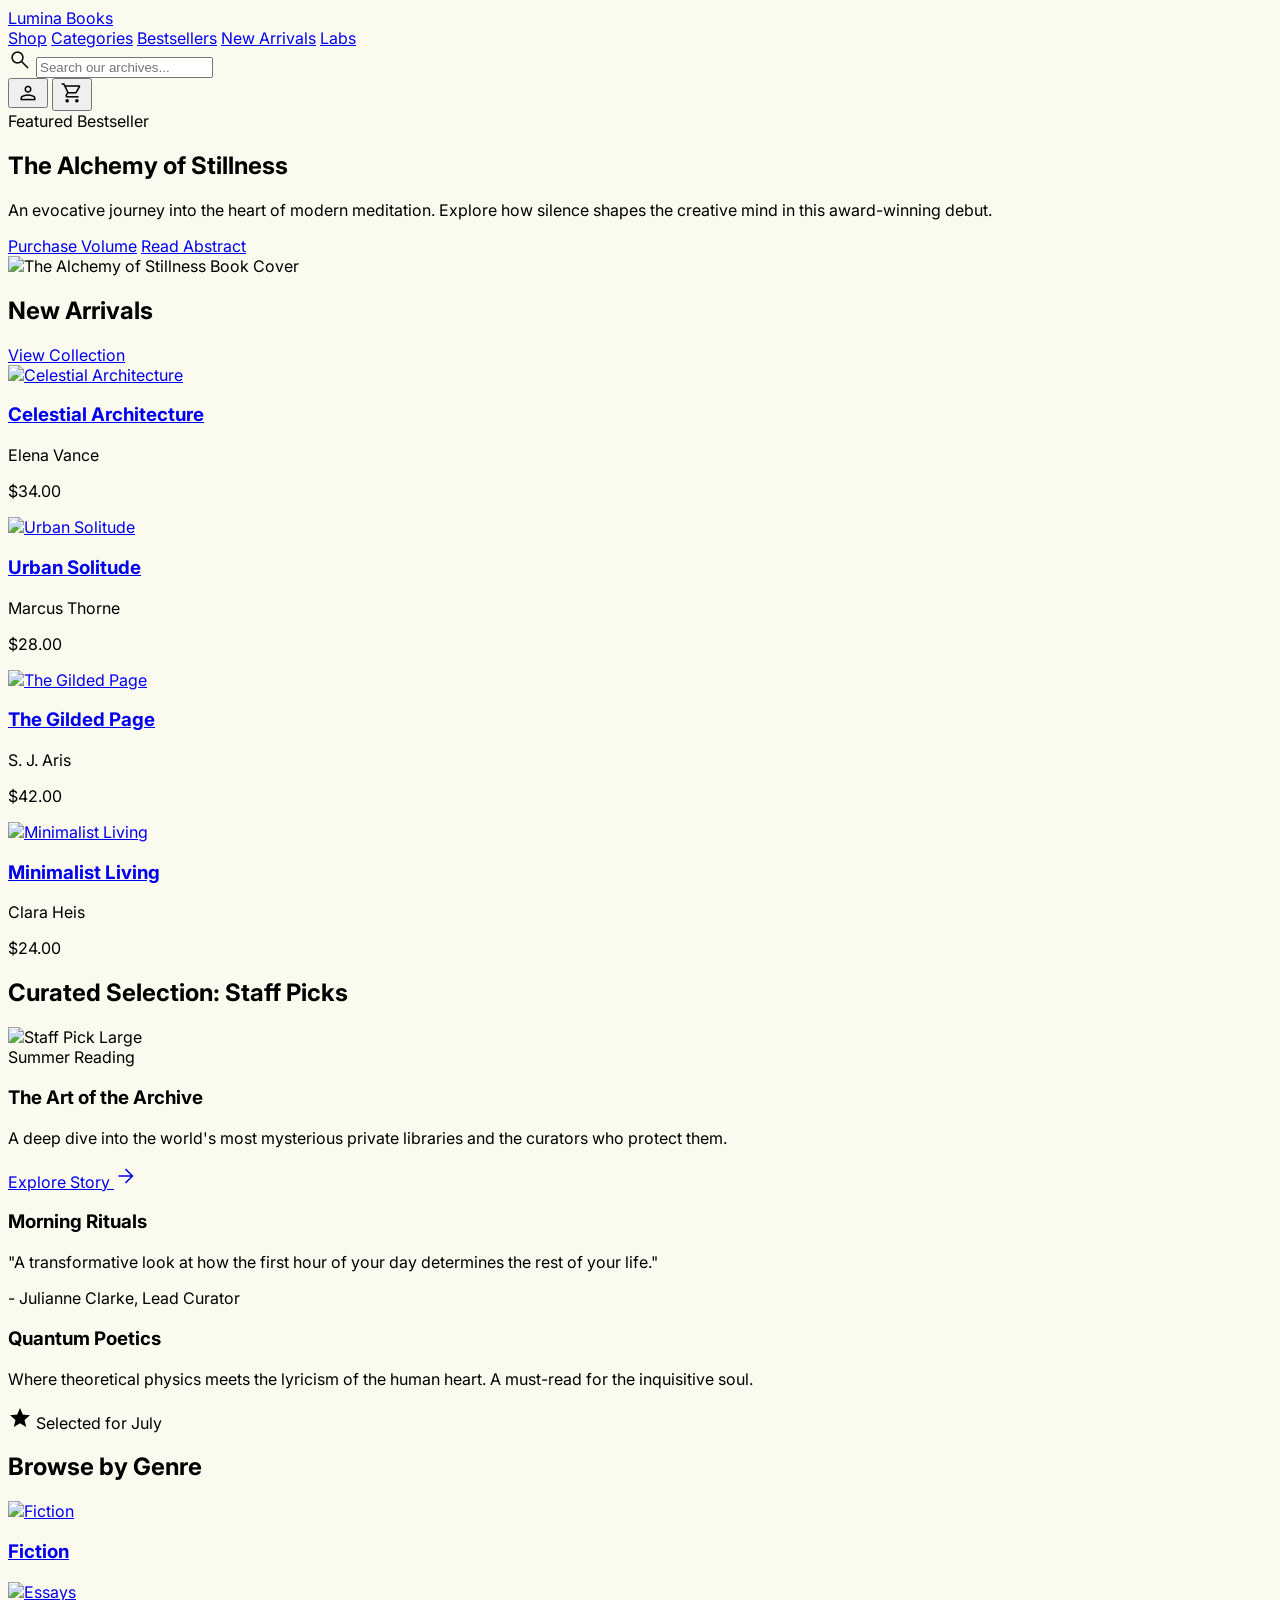
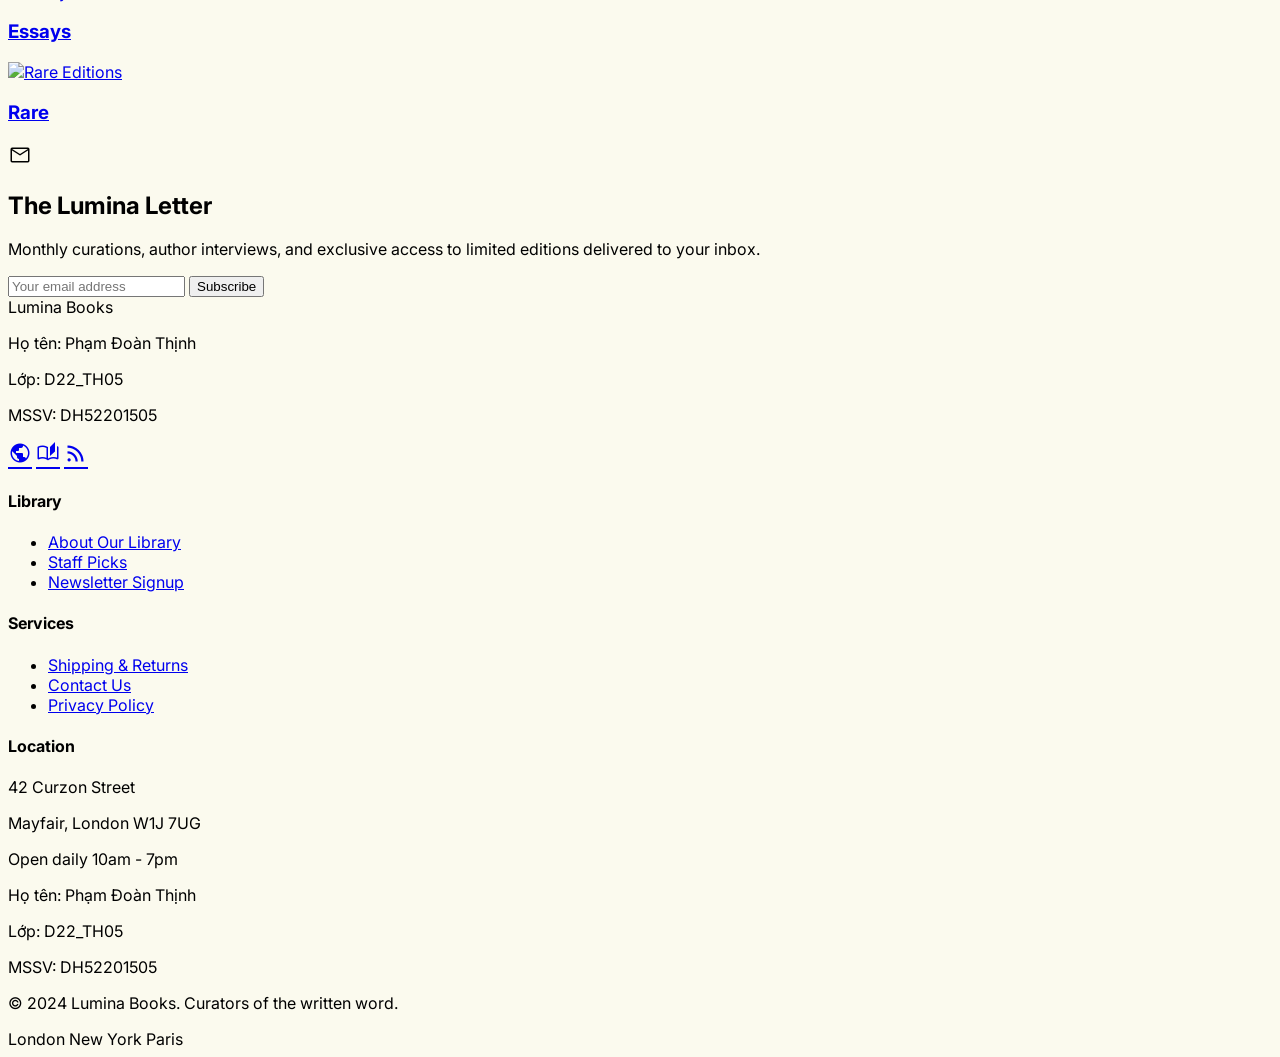
==== commit 4ba8ef79: "update labs" ====
--- a/index.html
+++ b/index.html
@@ -128,6 +128,7 @@
                     href="./list.html">Bestsellers</a>
                 <a class="text-on-surface-variant hover:text-primary transition-colors" href="./list.html">New
                     Arrivals</a>
+                <a class="text-on-surface-variant hover:text-primary transition-colors" href="./lab.html">Labs</a>
             </nav>
             <div class="flex items-center gap-6">
                 <div class="hidden lg:flex items-center border-b border-outline-variant py-1">
